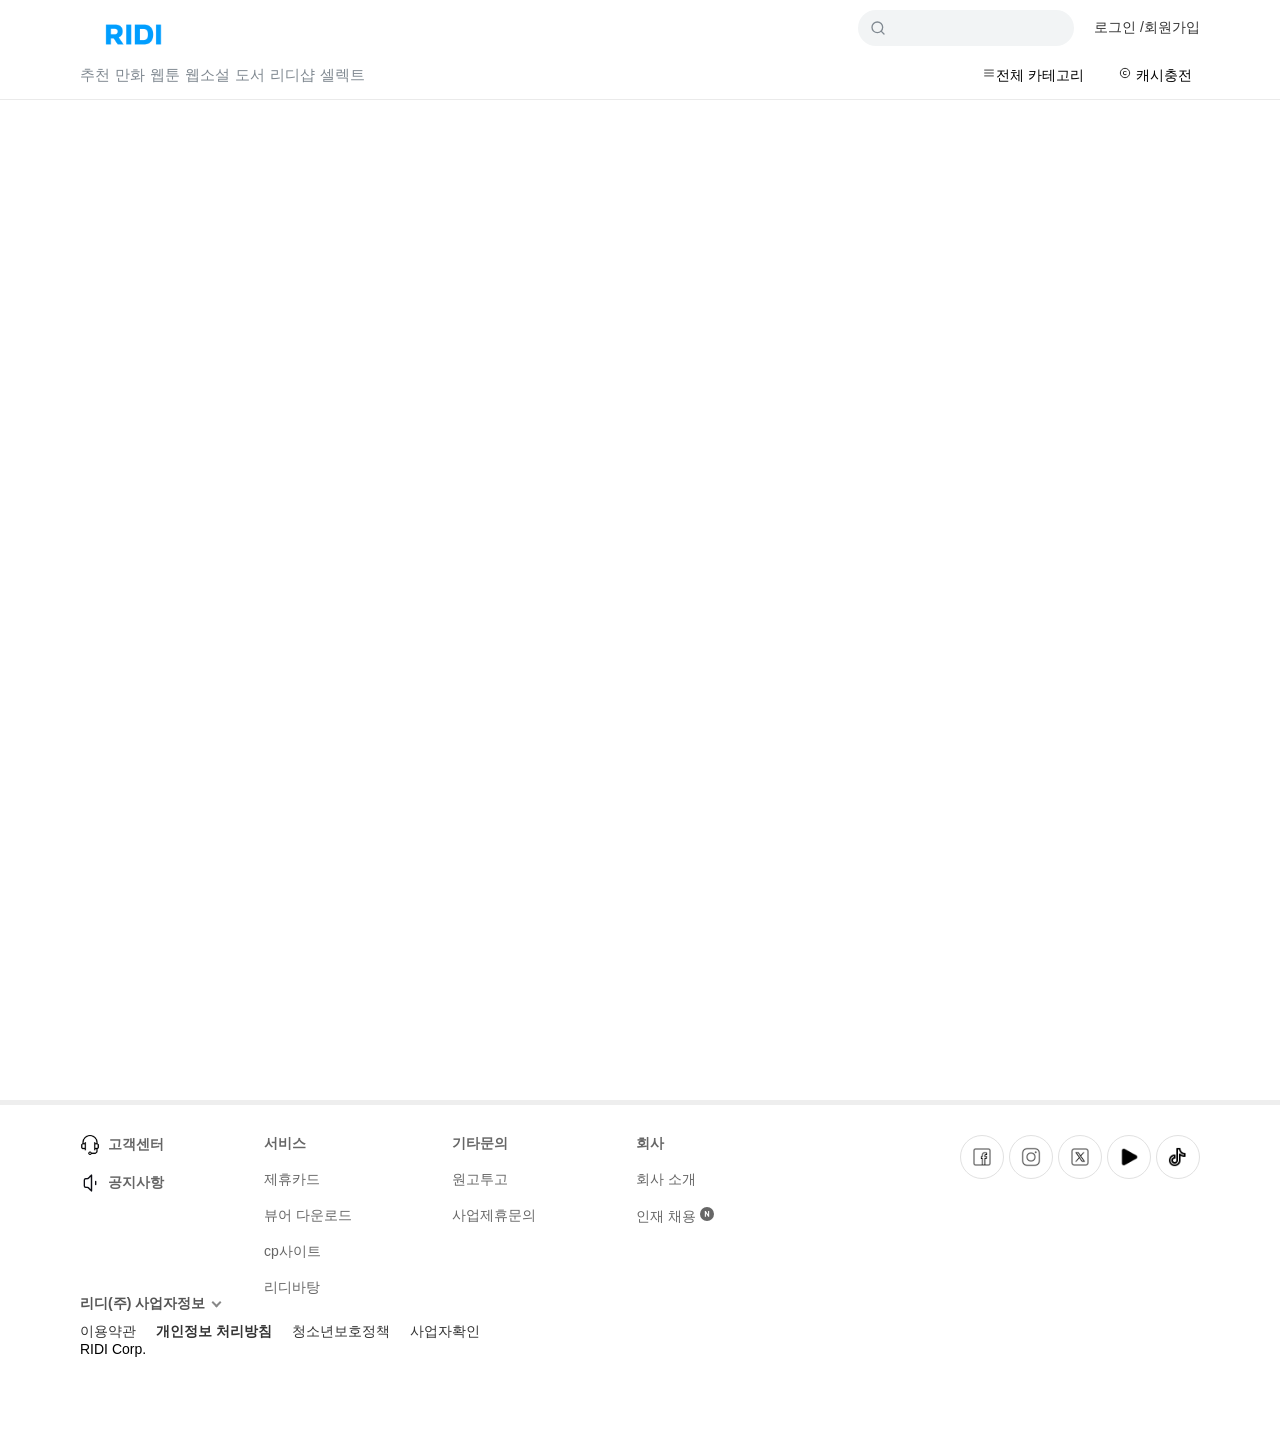
==== sub.html @ dc8106fe "26,09,03" ====
<!DOCTYPE html>
<html lang="en">

<head>
    <meta charset="UTF-8">
    <meta name="viewport" content="width=device-width, initial-scale=1.0">
    <link rel="stylesheet" href="https://cdn.jsdelivr.net/npm/swiper@14.0.1/swiper-bundle.min.css" />

    <title>redi sub</title>
    <link rel="stylesheet" href="./css/reset.css">
    <link rel="stylesheet" href="./css/common.css">
    <link rel="stylesheet" href="./css/sub.css">
</head>

<body>
    <div id="wrap">
        <header>
            <div class="container">
                <div id="header_top">
                    <div class="logo">
                        <img src="./img/로고.png" alt="log">

                    </div>
                    <div class="header-right">
                    <div class="searchbox">
                        <svg class="search-icon" viewBox="0 0 24 24" fill="none" stroke="currentColor" stroke-width="2"
                            stroke-linecap="round" stroke-linejoin="round">
                            <circle cx="11" cy="11" r="8"></circle>
                            <line x1="21" y1="21" x2="16.65" y2="16.65"></line>
                        </svg>
                        <input type="search" id="search">
                     

                        </div>
                        <div id="login">
                        <span>로그인</span>
                        <span>/회원가입</span>


                        </div>

                       

                    </div>




                </div>
                <div id="header_bottom">
                    <div class="bottomleft">
                        <nav id="top_nav">
                            <ul>
                                <li><a href="">추천</a>
                                </li>
                                <li><a href="">만화</a>
                                </li>
                                <li><a href="">웹툰</a>
                                </li>
                                <li><a href="">웹소설</a>
                                </li>
                                <li><a href="">도서</a>
                                </li>
                                <li><a href="">리디샵</a>
                                </li>
                                <li><a href="">셀렉트</a>
                                </li>
                            </ul>
                        </nav>
                    </div>
                    <div class="bottomright">
                        <span><svg xmlns="http://www.w3.org/2000/svg" width="1em" height="1em" fill="none" viewBox="0 0 24 24" class="fig-zt3wi2"><path stroke="currentColor" stroke-linecap="round" stroke-linejoin="round" stroke-width="1.3" d="M4.5 7h15M4.5 12h15M4.5 17h15"></path></svg>전체 카테고리
                            </a>
                        </span>
                        <span><svg xmlns="http://www.w3.org/2000/svg" width="1em" height="1em" fill="none" viewBox="0 0 24 24" aria-label="리디 캐시 충전" class="fig-jdb16z"><circle cx="12" cy="12" r="8" stroke="currentColor" stroke-width="1.4"></circle><path fill="currentColor" d="M9.75 12.1a2.28 2.28 0 0 1 2.292-2.267c.626 0 1.192.248 1.605.65a.65.65 0 1 0 .906-.933 3.6 3.6 0 0 0-2.511-1.017c-1.979 0-3.592 1.592-3.592 3.567s1.614 3.567 3.592 3.567c.976 0 1.862-.387 2.51-1.015a.65.65 0 1 0-.906-.933 2.3 2.3 0 0 1-1.604.648A2.28 2.28 0 0 1 9.75 12.1"></path></svg> 캐시충전</a>
                           
                        </span>
                    </div>
                </div>
            </div>
        </header>
        <main>
            <div class="container" id="main_wrap">
                <div class="main_head">
                    <div class="thumbimg">
                        <img src="" alt="">
                    </div>

                </div>
                <div class="thumbtitle">

                </div>

            </div>
            </div>

        </main>



        <footer>
        <div class="container">
            <div id="footer_top">
                <div class="left">
                    <ul>
                        <li>
                            <a href=""><img src="./img/고객센터.png" alt="">고객센터</a>
                        </li>
                        <li>
                            <a href=""><img src="./img/공지사항.png" alt=""> 공지사항</a>
                        </li>
                    </ul>
                    <ul><li style="font-weight: bold;">서비스</li>
                        <li>제휴카드</li>
                        <li>뷰어 다운로드</li>
                        <li>cp사이트</li>
                        <li>리디바탕</li>
                    </ul>
                    <ul>
                        <li style="font-weight: bold;">기타문의</li>
                        <li>원고투고</li>
                        <li>사업제휴문의</li>
                    </ul>
                    <ul>
                        <li style="font-weight: bold;">회사</li>
                        <li>회사 소개</li>
                        <li>인재 채용 <svg xmlns="http://www.w3.org/2000/svg" width="1em" height="1em" fill="none" viewBox="0 0 14 14" aria-label="NEW" class="fig-18yedlc"><circle cx="7" cy="7" r="7" fill="currentColor"></circle><path fill="#fff" d="M9.18 9.798h-.992L5.932 6.302v3.496H4.82V4.102h.992L8.068 7.59V4.102H9.18z"></path></svg></li>
                    </ul>
                </div>
                <div class="right">
                    <a href="#" class="social-icon"><img src="./img/페이스북.png" alt="페이스북"></a>
                    <a href="#" class="social-icon"><img src="./img/인스타그램.png" alt="인스타그램">
                    </a>

                    <a href="#" class="social-icon"><img src="./img/트위터.png" alt=""></a>
                    <a href="#" class="social-icon"><img src="./img/유튜브.png" alt=""></a>
                    <a href="#" class="social-icon"><img src="./img/틱톡.png" alt=""></a>
                </div>
            </div>
            <div id="footer_bottom">
                <button class="company-info-btn" id="companyBtn">
                리디(주) 사업자정보<span class="arrow"></span>
                </button>

                <div class="company-info-content" id="companyContent">
                    <p>대표자 배기식<span class="divider">ㅣ</span>사업자 등록번호 120-87-27435 <span class="divider">ㅣ</span>통신판매업 신고번호 2009-서울강남-02139   </p>
                    <p>이메일 help@ridi.com <span class="divider">ㅣ</span>대표전화 1644-0331 <span class="divder">ㅣ</span>주소 서울특별시 강남구 테헤란로 325, 어반벤치빌딩 4,10층,11층(역삼동)</p>
                </div>  
                <ul>
                    <li><a href=""><p>이용약관</p></a></li>
                    <li><a href=""><p style="font-weight: bold;">개인정보 처리방침</p></a>  </li>
                    <li><a href=""><p>청소년보호정책</p></a></li>
                    <li><a href=""><p>사업자확인</p></a></li>
                </ul>

                <p>RIDI Corp.</p>

            </div>
        </div>
    </footer>

</body>

</html>
---- css/common.css ----
@charset "utf-8";
 html
      body {
        position: relative;
        height: 100%;
      }

      body {
    
        font-family:
          Helvetica Neue,
          Helvetica,
          Arial,
          sans-serif;
        font-size: 14px;
        
        margin: 0;
        padding: 0;
      }
      
      .searchbox {
    width: 250  px;
    height: 36px;
    background-color: #f2f4f5; /* 연한 회색 */
    border-radius: 18px; /* 양쪽을 둥글게 */
    display: flex;
    align-items: center;
    padding: 0 12px;
    box-sizing: border-box;
}
.header-right {
    display: flex;
    align-items: center;
    gap: 20px; /* 검색창과 로그인 사이의 간격을 조절하세요 (원하는 대로 늘리거나 줄일 수 있습니다) */
}

/* 🚨 왕눈이가 된 돋보기 아이콘 크기 강력 고정 */
.searchbox .search-icon {
    width: 16px !important;
    height: 16px !important;
    stroke: #808991; /* 돋보기 선 색상 */
    margin-right: 8px;
    flex-shrink: 0; /* 공간이 좁아져도 찌그러지지 않게 */
}

/* 검색 입력칸(input) 기본 테두리 지우기 */
.searchbox input[type="search"] {
    border: none;
    background: transparent;
    outline: none;
    width: 100%;
    font-size: 13px;
    color: #333;
}

/* 로그인 글자 스타일 설정 */
#login {
    font-size: 14px;
    color: #333;
    font-weight: 500;
    cursor: pointer;
}
      .swiper {
        width: 100%;
        height: 100%;
      }

      .swiper-slide {
        text-align: center;
        font-size: 18px;
       
        display: flex;
        justify-content: center;
        align-items: center;
      }

      .swiper-slide img {
        display: block;
        width: 100%;
        height: 100%;
        object-fit: cover;
      }
    
.container{
    width: 1120px;
    margin: 0 auto;
}

header {
    width: 100%;
    height: 90px;
    border-bottom: 1px solid #eaeaea; 
    box-sizing: border-box
   
}

#header_top {
    height: 60%;
    margin-top: 10px;
    display: flex;
    justify-content: space-between;
    align-items: center;
}

#header_top .logo {
    width: 70px;
    height: 30px;
}
#header_top .logo img {
    width: 150%;
    height: 150%;
    object-fit: cover;
}


#header_bottom {
    height: 40%;
    display: flex;
    justify-content: space-between;
    align-items: flex-end;
    margin-top: 20px;

    box-sizing: border-box;
} 
#header_bottom .bottomleft {
    width: 285px;
    height: 30px;
    display: flex;
    justify-content: space-evenly;
}
#top_nav ul li a {
    text-decoration: none;
    color: #808991; /* 기본 메뉴들은 연한 회색 */
    font-size: 15px;
    font-weight: 500;
}

/* 🌟 3. 현재 페이지(active) 글자 강조하기 */
#top_nav ul li.active a {
    color: rgba(30,158,255,1); /* 완전 까만색으로 변경 */
    font-weight: bold; /* 글씨 굵게 */
}

#header_bottom .bottomright {
    width: 210px;
    height: 30px;
    display: flex;
    justify-content: space-between;
    margin-left: 8px;
    margin-right: 8px;
}
#top_nav ul{
    display: flex;
    justify-content: flex-start;
    gap: 5px;}
.main{
    margin: 0 30px 30px 30px;

}
.nav_list{
    display: flex;
    justify-content: left;
    align-items: center;
    gap: 28px;
    overflow-x: auto; 
    white-space: nowrap; 
}
.nav_list li a {
    display: inline-block;
    padding: 14px 2px;
   
    font-size: 15px;
    
    font-weight: 500;
   
    color: #5f666b;
    
    transition: color 0.2s ease;
    
}

.nav_list li a:hover {
    color: #303538;
    
}


.nav_list li.active a {
    color: #1f8ce6;
    
    font-weight: 700;
    
    border-bottom: 3px solid #1f8ce6;
    
    padding-bottom: 11px; }
   

.hero_slider {
    height: 414px;
    display: flex;
    justify-content: center;
    align-items: center;

    border-radius: 5px;
    

}
.hero_slider .swiper-slide{
    display: flex;
    justify-content: space-between;
    align-items: stretch;
    gap: 20px;
    
    box-sizing: border-box;
    background-color: transparent
}
.main_icons {
    display:flex ;
    justify-content: center;
    align-items: center;
    gap:5px;
}

:nth-of-type(1) .swiper-slide {
    
    display: flex; 
    justify-content: space-between; 
    gap: 20px; 
    height: 100%;
  
    align-items: center; 
    box-sizing: border-box;
}


.swiper-slide > div {
    flex: 1; 
    height: 100%; 
    border-radius: 8px; 
}



   .swiper {
        width: 100%;
        height: 100%;
      }

      .swiper-slide{
        text-align: center;
        font-size: 18px;
        display: flex;
        justify-content: center;
        align-items: center;
      }

      .swiper-slide img {
        display: block;
        width: 100%;
        height: 100%;
        object-fit: cover;
      }
        .mySwiper2 {
            width: 100%; 
            height: 350px; 
            margin: 0 auto; 
            border-radius: 20px;
            
        }

        .mySwiper2 .swiper-slide {
            display: flex;
            justify-content: center;
            align-items: center;
            font-size: 20px;
            font-weight: bold;
        }

       

footer {
    width: 100%;
    height: 350px;
   
    border-top: 5px solid #eee; 
}

#footer_top {
    padding-top: 30px;
    height: 190px;
    display: flex;
    justify-content: space-between;
}
#footer_top .left{
    width: 70%;
    height: 100%;
    display: flex;
    justify-content: flex-start;
    gap: 100px;


}
#footer_top .left ul{
    list-style: none;
    padding: 0;
    margin: 0;
}

#footer_top .left ul li {
    margin-bottom: 18px;
    font-size: 14px;
    color: #666;
    cursor: pointer;
    
}
#footer_top .left ul li a{
    display: flex;
    align-items: center;
    color: #666;
    text-decoration: none;
    font-weight: bold;
}
#footer_top .left ul li img{
    width: 20px;
    height: 20px;
    margin-right: 8px;
    object-fit: contain;

}
#footer_top .right{
    width: 35%;
    height: 100%;
     display: flex;

    justify-content: flex-end;
    gap: 5px
}
.social-icon{
    width: 44px;
    height: 44px;
    border: 1px solid #e1e1e1;
    border-radius: 50%;
    display: flex;
    justify-content: center;
    align-items: center;
    text-decoration: none;

}
.social-icon:hover {
    background-color: #f8f9fa;
}
.social-icon img {
    width: 20px; /* 내부 아이콘 크기 (필요에 따라 조절하세요) */
    height: 20px;
    object-fit: contain;}
#footer_bottom ul{
    height: calc(100% - 19px);
    display: flex;
    justify-content: left;
}

.company-info-btn{
    background: none;
    border: none;
    font-size: 14px;
    font-weight: bold;
    color: #555;
    cursor: pointer;
    padding: 0;
    display: flex;
    align-items: center;
    margin-bottom: 10px;

}

.company-info-btn .arrow{
    display: inline-block;
    width: 7px;
    height: 7px;
    border-right: 2px solid #888;
    border-bottom: 2px solid #888;
    transform: rotate(45deg);
    margin-left: 8px;
    margin-bottom: 4px;
    transition: transform 0.3s ease;
}
.company-info-btn.open .arrow {
    transform: rotate(-135deg);
    margin-bottom: -2px;
}

/* --- 숨겨진 사업자 정보 내용 --- */
.company-info-content {
    display: none; /* 🚨 말씀하신 대로 여기서 숨겨줍니다! */
    font-size: 13px;
    color: #777;
    line-height: 1.8;
    margin-bottom: 20px;
}

/* 자바스크립트가 .show 클래스를 붙여주면 화면에 나타남 */
.company-info-content.show {
    display: block; 
}

/* 텍스트 사이의 세로선(|) 색상 연하게 */
.company-info-content .divider {
    color: #ddd;
    margin: 0 4px;
}

/* 기존 하단 링크 가로 정렬 (깨짐 방지) */
.footer-links {
    display: flex;
    gap: 15px;
    margin-bottom: 10px;
    color: #555;
    font-size: 13px;
}
.copyright {
    color: #999;
    font-size: 13px;
}
#footer_bottom ul{
    display: flex;
    gap: 20px;
    list-style: none;

}
---- css/sub.css ----
@charset "utf-8";

#main_wrap{
    display: flex;
    height: 1000px;
    width: 1120px;
}

#wrap #mainWrap #main_head .thum_img {
  width: 220px;
  height: 344px;
  float: left;
}
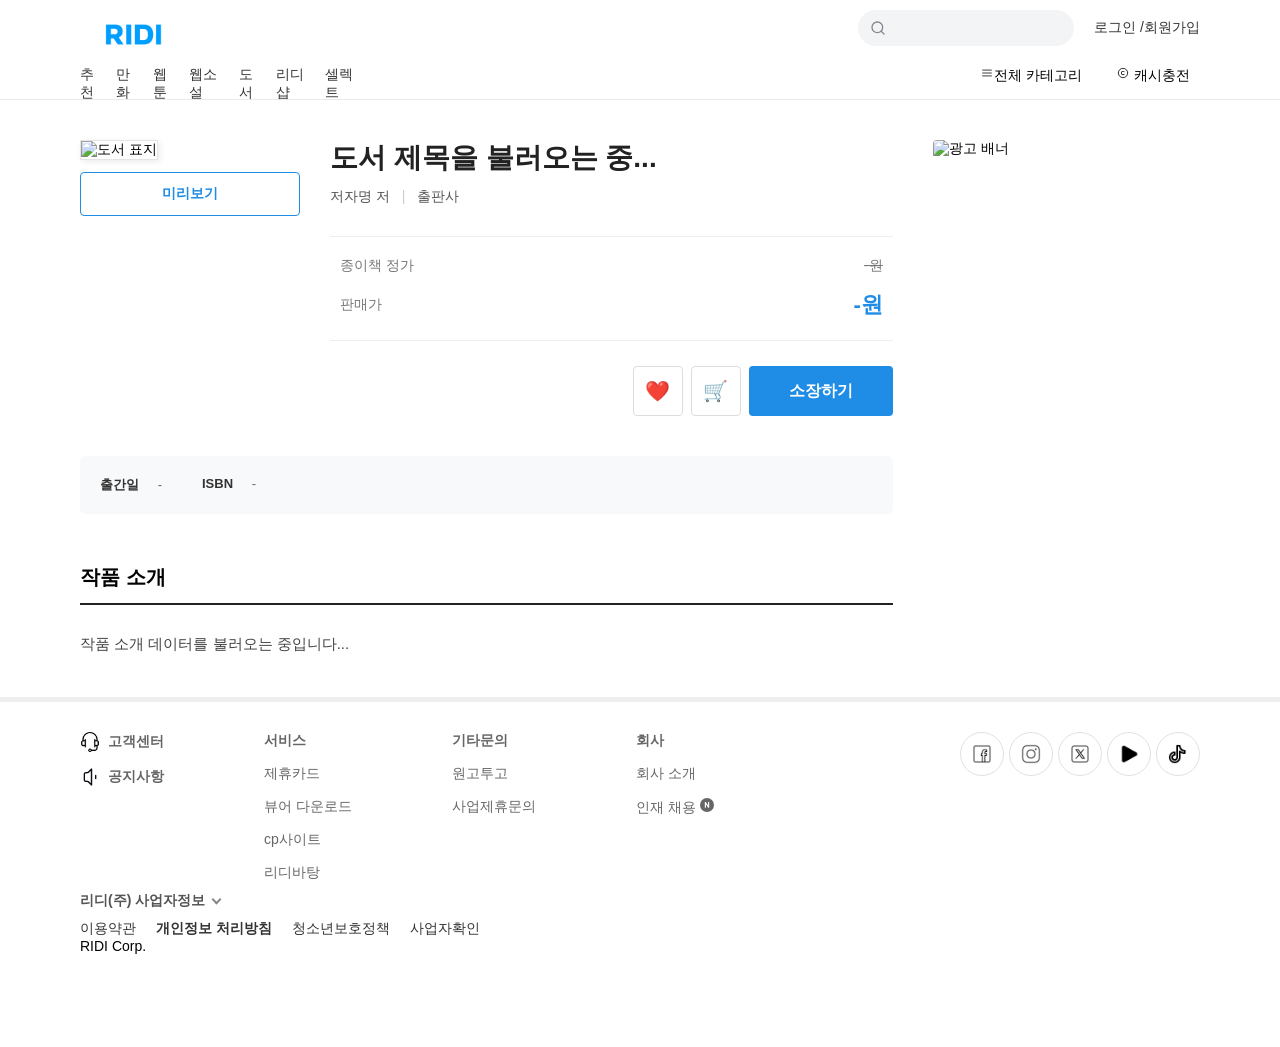
==== commit efd98bb6: "26.09.07" ====
--- a/sub.html
+++ b/sub.html
@@ -80,21 +80,80 @@
             </div>
         </header>
         <main>
-            <div class="container" id="main_wrap">
-                <div class="main_head">
-                    <div class="thumbimg">
-                        <img src="" alt="">
-                    </div>
-
-                </div>
-                <div class="thumbtitle">
-
-                </div>
-
-            </div>
-            </div>
-
-        </main>
+          <div class="container sub-layout">
+        <!-- 좌측: 도서 상세 영역 -->
+        <section class="book-detail-wrapper">
+            
+            <!-- 상단: 표지 및 기본 정보 -->
+            <div class="book-top">
+                <!-- 1. 표지 이미지 영역 -->
+                <div class="book-cover-box">
+                    <img id="bookThumbnail" src="https://via.placeholder.com/220x320?text=Loading..." alt="도서 표지">
+                    <button class="btn-preview">미리보기</button>
+                </div>
+
+                <!-- 2. 도서 텍스트 정보 영역 -->
+                <div class="book-info-box">
+                    <h2 class="book-title" id="bookTitle">도서 제목을 불러오는 중...</h2>
+                    
+                    <div class="author-pub">
+                        <span id="bookAuthors">저자명</span> 저 
+                        <span class="divider">|</span> 
+                        <span id="bookPublisher">출판사</span>
+                    </div>
+
+                    <!-- 가격 박스 -->
+                    <div class="price-box">
+                        <div class="price-row line-through">
+                            <span class="label">종이책 정가</span>
+                            <span class="val" id="bookPrice">-원</span>
+                        </div>
+                        <div class="price-row total">
+                            <span class="label">판매가</span>
+                            <span class="val"><strong class="highlight" id="bookSalePrice">-원</strong></span>
+                        </div>
+                    </div>
+
+                    <!-- 구매 버튼 -->
+                    <div class="action-buttons">
+                        <button class="btn-icon">❤️</button>
+                        <button class="btn-icon">🛒</button>
+                        <button class="btn-buy">소장하기</button>
+                    </div>
+                </div>
+            </div>
+
+            <!-- 중단: 도서 메타 정보 (회색 박스) -->
+            <div class="book-meta-info">
+                <div class="meta-item">
+                    <span class="label">출간일</span>
+                    <span class="val" id="bookDatetime">-</span>
+                </div>
+                <div class="meta-item">
+                    <span class="label">ISBN</span>
+                    <span class="val" id="bookIsbn">-</span>
+                </div>
+            </div>
+
+            <!-- 하단: 작품 소개 -->
+            <div class="book-description">
+                <h3>작품 소개</h3>
+                <p class="desc-text" id="bookContents">
+                    작품 소개 데이터를 불러오는 중입니다...
+                </p>
+            </div>
+            
+        </section>
+
+        <!-- 우측: 사이드바 영역 -->
+        <aside class="sidebar">
+            <!-- 배너 영역 (고정 이미지 사용 권장) -->
+            <div class="ad-banner">
+                <img src="https://via.placeholder.com/250x300/f4f4f4/666666?text=배너+영역" alt="광고 배너">
+            </div>
+        </aside>
+    </div>
+</main>
 
 
 
--- a/css/common.css
+++ b/css/common.css
@@ -128,6 +128,7 @@
     display: flex;
     justify-content: space-evenly;
 }
+}
 #top_nav ul li a {
     text-decoration: none;
     color: #808991; /* 기본 메뉴들은 연한 회색 */
@@ -146,13 +147,13 @@
     height: 30px;
     display: flex;
     justify-content: space-between;
-    margin-left: 8px;
-    margin-right: 8px;
+    margin-left: 10px;
+    margin-right: 10px;
 }
 #top_nav ul{
     display: flex;
     justify-content: flex-start;
-    gap: 5px;}
+    gap: 10px;}
 .main{
     margin: 0 30px 30px 30px;
 
@@ -307,7 +308,7 @@
 }
 
 #footer_top .left ul li {
-    margin-bottom: 18px;
+    margin-bottom: 15px;
     font-size: 14px;
     color: #666;
     cursor: pointer;
@@ -412,7 +413,7 @@
 /* 기존 하단 링크 가로 정렬 (깨짐 방지) */
 .footer-links {
     display: flex;
-    gap: 15px;
+    gap: 13px;
     margin-bottom: 10px;
     color: #555;
     font-size: 13px;
--- a/css/sub.css
+++ b/css/sub.css
@@ -1,13 +1,140 @@
 @charset "utf-8";
+.sub-layout {
+    display: flex;
+    justify-content: space-between;
+    gap: 40px;
+    padding: 40px 0;
+}
+.book-detail-wrapper { width: 73%; }
+.sidebar { width: 24%; }
 
-#main_wrap{
+/* 상단 도서 정보 묶음 */
+.book-top {
     display: flex;
-    height: 1000px;
-    width: 1120px;
+    gap: 30px;
+    margin-bottom: 40px;
 }
 
-#wrap #mainWrap #main_head .thum_img {
-  width: 220px;
-  height: 344px;
-  float: left;
-}+/* 표지 영역 */
+.book-cover-box { width: 220px; flex-shrink: 0; }
+.book-cover-box img {
+    width: 100%;
+    border: 1px solid #e5e5e5;
+    box-shadow: 2px 2px 6px rgba(0,0,0,0.08);
+}
+.btn-preview {
+    width: 100%;
+    margin-top: 12px;
+    padding: 12px 0;
+    background-color: #fff;
+    border: 1px solid #1f8ce6;
+    color: #1f8ce6;
+    font-size: 14px;
+    font-weight: bold;
+    border-radius: 4px;
+    cursor: pointer;
+}
+
+/* 텍스트 정보 영역 */
+.book-info-box { flex: 1; }
+.book-title {
+    font-size: 28px;
+    font-weight: 800;
+    color: #222;
+    line-height: 1.3;
+    margin-bottom: 12px;
+}
+.author-pub {
+    font-size: 14px;
+    color: #555;
+    margin-bottom: 30px;
+}
+.author-pub .divider { margin: 0 8px; color: #ccc; }
+
+/* 가격 박스 */
+.price-box {
+    border-top: 1px solid #eee;
+    border-bottom: 1px solid #eee;
+    padding: 20px 10px;
+    margin-bottom: 25px;
+}
+.price-row {
+    display: flex;
+    justify-content: space-between;
+    margin-bottom: 10px;
+    font-size: 14px;
+    color: #777;
+}
+.price-row.line-through .val {
+    text-decoration: line-through; /* 정가 취소선 */
+}
+.price-row.total {
+    margin-bottom: 0;
+    margin-top: 15px;
+    align-items: center;
+}
+.price-row.total .highlight {
+    font-size: 22px;
+    color: #1f8ce6;
+    font-weight: bold;
+}
+
+/* 버튼 액션 영역 */
+.action-buttons {
+    display: flex;
+    justify-content: flex-end;
+    gap: 8px;
+}
+.btn-icon {
+    width: 50px;
+    height: 50px;
+    background: #fff;
+    border: 1px solid #ddd;
+    border-radius: 4px;
+    font-size: 20px;
+    cursor: pointer;
+}
+.btn-buy {
+    padding: 0 40px;
+    background: #1f8ce6;
+    color: #fff;
+    border: none;
+    border-radius: 4px;
+    font-size: 16px;
+    font-weight: bold;
+    cursor: pointer;
+}
+
+/* 중단 메타 정보 박스 */
+.book-meta-info {
+    display: flex;
+    gap: 40px;
+    background-color: #f8f9fa;
+    padding: 20px;
+    border-radius: 6px;
+    margin-bottom: 50px;
+    font-size: 13px;
+}
+.meta-item .label {
+    font-weight: bold;
+    color: #333;
+    margin-right: 15px;
+}
+.meta-item .val { color: #666; }
+
+/* 작품 소개 */
+.book-description h3 {
+    font-size: 20px;
+    font-weight: bold;
+    border-bottom: 2px solid #222;
+    padding-bottom: 12px;
+    margin-bottom: 25px;
+}
+.desc-text {
+    font-size: 15px;
+    line-height: 1.8;
+    color: #444;
+}
+
+/* 우측 사이드바 */
+.sidebar .ad-banner img { width: 100%; border-radius: 4px; }
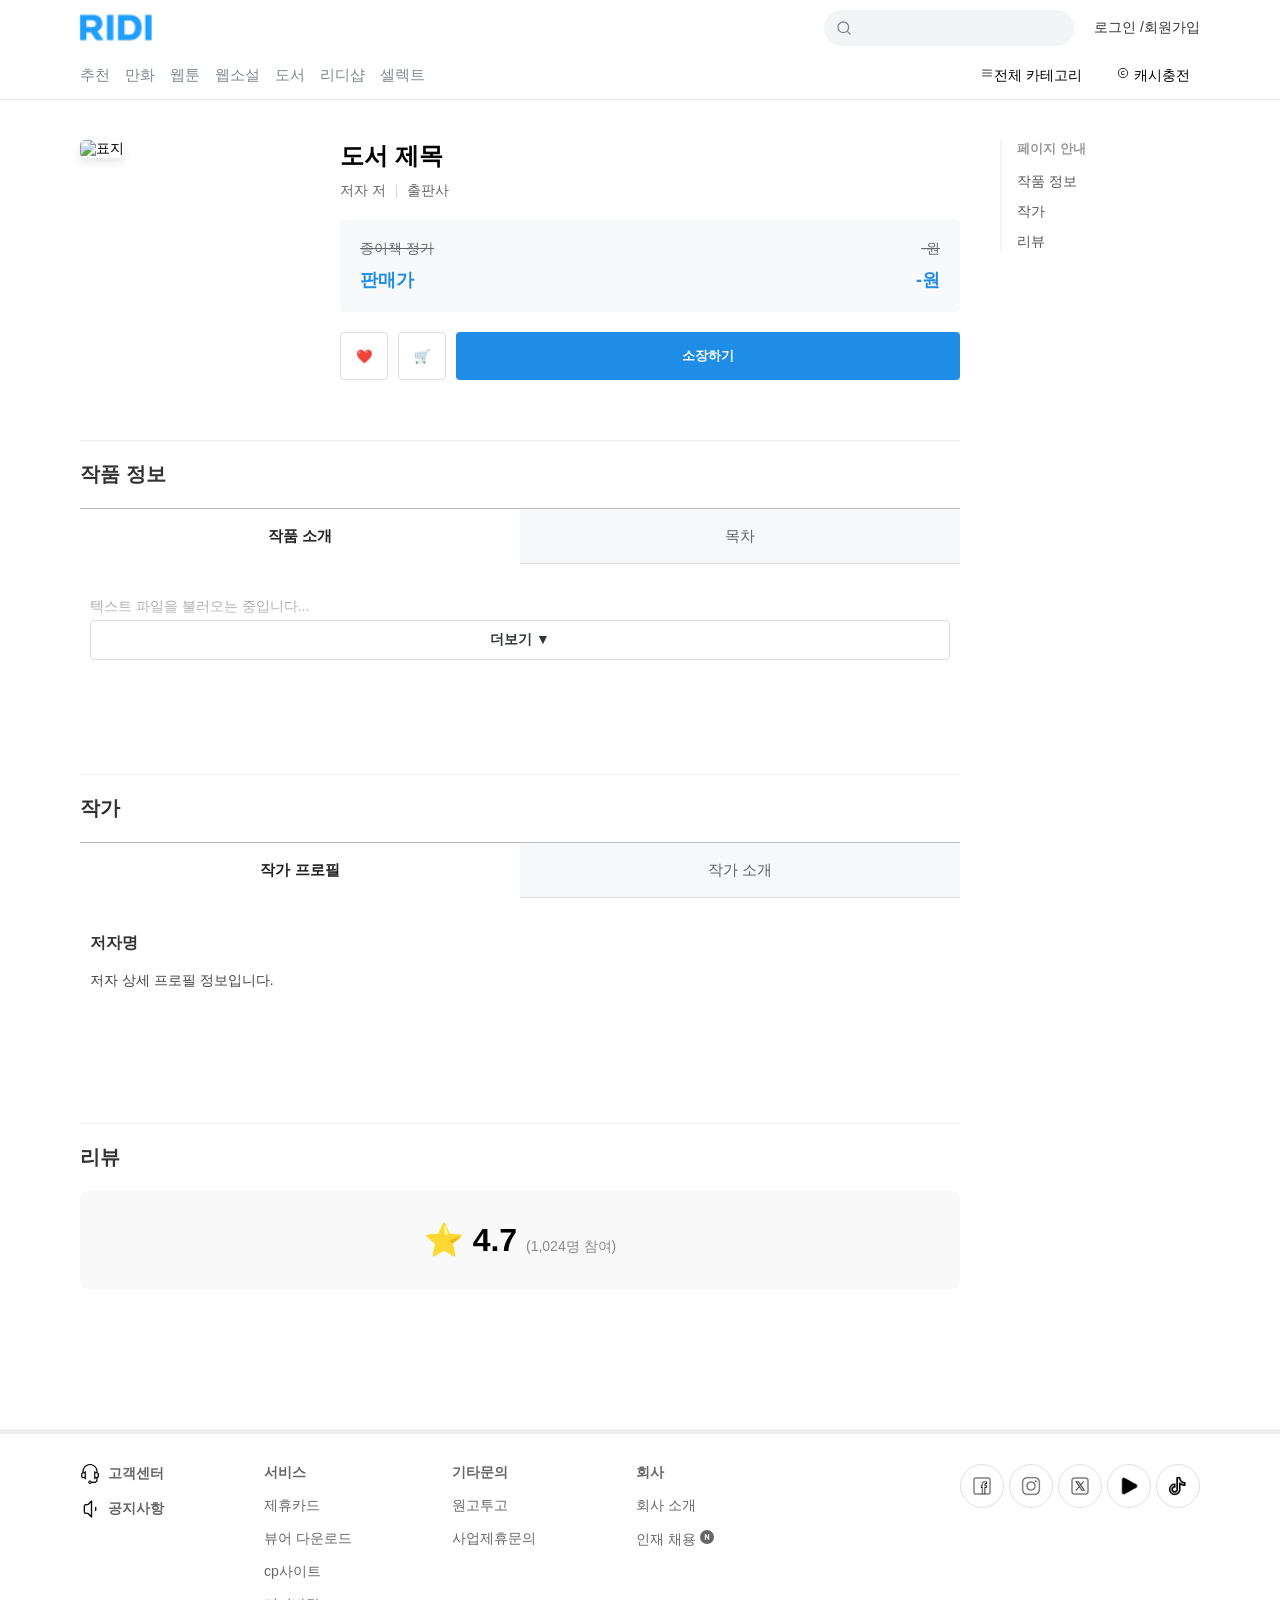
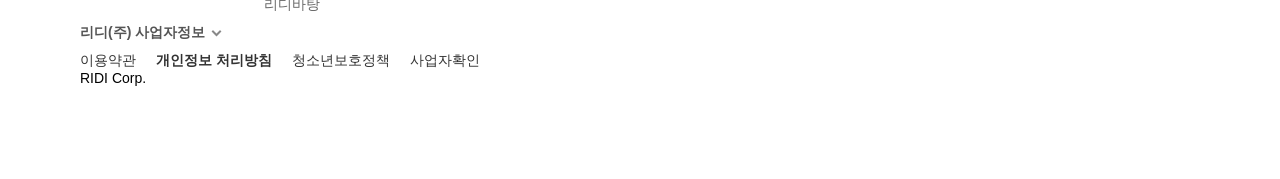
==== commit e2201feb: "26.09.09" ====
--- a/sub.html
+++ b/sub.html
@@ -19,205 +19,196 @@
                 <div id="header_top">
                     <div class="logo">
                         <img src="./img/로고.png" alt="log">
-
                     </div>
                     <div class="header-right">
-                    <div class="searchbox">
-                        <svg class="search-icon" viewBox="0 0 24 24" fill="none" stroke="currentColor" stroke-width="2"
-                            stroke-linecap="round" stroke-linejoin="round">
-                            <circle cx="11" cy="11" r="8"></circle>
-                            <line x1="21" y1="21" x2="16.65" y2="16.65"></line>
-                        </svg>
-                        <input type="search" id="search">
-                     
-
+                        <div class="searchbox">
+                            <svg class="search-icon" viewBox="0 0 24 24" fill="none" stroke="currentColor" stroke-width="2"
+                                stroke-linecap="round" stroke-linejoin="round">
+                                <circle cx="11" cy="11" r="8"></circle>
+                                <line x1="21" y1="21" x2="16.65" y2="16.65"></line>
+                            </svg>
+                            <input type="search" id="search">
                         </div>
                         <div id="login">
-                        <span>로그인</span>
-                        <span>/회원가입</span>
-
-
+                            <span>로그인</span>
+                            <span>/회원가입</span>
                         </div>
-
-                       
-
-                    </div>
-
-
-
-
+                    </div>
                 </div>
                 <div id="header_bottom">
                     <div class="bottomleft">
                         <nav id="top_nav">
                             <ul>
-                                <li><a href="">추천</a>
-                                </li>
-                                <li><a href="">만화</a>
-                                </li>
-                                <li><a href="">웹툰</a>
-                                </li>
-                                <li><a href="">웹소설</a>
-                                </li>
-                                <li><a href="">도서</a>
-                                </li>
-                                <li><a href="">리디샵</a>
-                                </li>
-                                <li><a href="">셀렉트</a>
-                                </li>
+                                <li><a href="">추천</a></li>
+                                <li><a href="">만화</a></li>
+                                <li><a href="">웹툰</a></li>
+                                <li><a href="">웹소설</a></li>
+                                <li><a href="">도서</a></li>
+                                <li><a href="">리디샵</a></li>
+                                <li><a href="">셀렉트</a></li>
                             </ul>
                         </nav>
                     </div>
                     <div class="bottomright">
                         <span><svg xmlns="http://www.w3.org/2000/svg" width="1em" height="1em" fill="none" viewBox="0 0 24 24" class="fig-zt3wi2"><path stroke="currentColor" stroke-linecap="round" stroke-linejoin="round" stroke-width="1.3" d="M4.5 7h15M4.5 12h15M4.5 17h15"></path></svg>전체 카테고리
-                            </a>
                         </span>
-                        <span><svg xmlns="http://www.w3.org/2000/svg" width="1em" height="1em" fill="none" viewBox="0 0 24 24" aria-label="리디 캐시 충전" class="fig-jdb16z"><circle cx="12" cy="12" r="8" stroke="currentColor" stroke-width="1.4"></circle><path fill="currentColor" d="M9.75 12.1a2.28 2.28 0 0 1 2.292-2.267c.626 0 1.192.248 1.605.65a.65.65 0 1 0 .906-.933 3.6 3.6 0 0 0-2.511-1.017c-1.979 0-3.592 1.592-3.592 3.567s1.614 3.567 3.592 3.567c.976 0 1.862-.387 2.51-1.015a.65.65 0 1 0-.906-.933 2.3 2.3 0 0 1-1.604.648A2.28 2.28 0 0 1 9.75 12.1"></path></svg> 캐시충전</a>
-                           
+                        <span><svg xmlns="http://www.w3.org/2000/svg" width="1em" height="1em" fill="none" viewBox="0 0 24 24" aria-label="리디 캐시 충전" class="fig-jdb16z"><circle cx="12" cy="12" r="8" stroke="currentColor" stroke-width="1.4"></circle><path fill="currentColor" d="M9.75 12.1a2.28 2.28 0 0 1 2.292-2.267c.626 0 1.192.248 1.605.65a.65.65 0 1 0 .906-.933 3.6 3.6 0 0 0-2.511-1.017c-1.979 0-3.592 1.592-3.592 3.567s1.614 3.567 3.592 3.567c.976 0 1.862-.387 2.51-1.015a.65.65 0 1 0-.906-.933 2.3 2.3 0 0 1-1.604.648A2.28 2.28 0 0 1 9.75 12.1"></path></svg> 캐시충전
                         </span>
                     </div>
                 </div>
             </div>
         </header>
+        
         <main>
-          <div class="container sub-layout">
-        <!-- 좌측: 도서 상세 영역 -->
-        <section class="book-detail-wrapper">
-            
-            <!-- 상단: 표지 및 기본 정보 -->
-            <div class="book-top">
-                <!-- 1. 표지 이미지 영역 -->
-                <div class="book-cover-box">
-                    <img id="bookThumbnail" src="https://via.placeholder.com/220x320?text=Loading..." alt="도서 표지">
-                    <button class="btn-preview">미리보기</button>
-                </div>
-
-                <!-- 2. 도서 텍스트 정보 영역 -->
-                <div class="book-info-box">
-                    <h2 class="book-title" id="bookTitle">도서 제목을 불러오는 중...</h2>
-                    
-                    <div class="author-pub">
-                        <span id="bookAuthors">저자명</span> 저 
-                        <span class="divider">|</span> 
-                        <span id="bookPublisher">출판사</span>
-                    </div>
-
-                    <!-- 가격 박스 -->
-                    <div class="price-box">
-                        <div class="price-row line-through">
-                            <span class="label">종이책 정가</span>
-                            <span class="val" id="bookPrice">-원</span>
-                        </div>
-                        <div class="price-row total">
-                            <span class="label">판매가</span>
-                            <span class="val"><strong class="highlight" id="bookSalePrice">-원</strong></span>
-                        </div>
-                    </div>
-
-                    <!-- 구매 버튼 -->
-                    <div class="action-buttons">
-                        <button class="btn-icon">❤️</button>
-                        <button class="btn-icon">🛒</button>
-                        <button class="btn-buy">소장하기</button>
-                    </div>
-                </div>
+            <div class="container detail-layout">
+                <!-- 📌 좌측: 메인 콘텐츠 영역 -->
+               <div class="content-area">
+                   <!-- 1. 도서 상단 프로필 -->
+                   <section class="book-profile" id="ajax-book-profile">
+                       <div class="cover-area">
+                           <img id="bookThumbnail" src="" alt="표지">
+                       </div>
+                       <div class="info-area">
+                           <h2 id="bookTitle">도서 제목</h2>
+                           <div class="book-meta">
+                               <span id="bookAuthors">저자</span> 저 <span class="divider-bar">|</span> <span id="bookPublisher">출판사</span>
+                           </div>
+                           <div class="price-box">
+                               <div class="original-price">
+                                   <span>종이책 정가</span><span id="bookPrice">-원</span>
+                               </div>
+                               <div class="sale-price">
+                                   <span>판매가</span><span id="bookSalePrice">-원</span>
+                               </div>
+                           </div>
+                           <div class="btn-box">
+                               <button class="btn-icon">❤️</button>
+                               <button class="btn-icon">🛒</button>
+                               <button class="btn-primary">소장하기</button>
+                           </div>
+                       </div>
+                   </section>
+
+                   <!-- 2. 작품 정보 (더보기 버튼 포함) -->
+                   <section class="detail-section" id="ajax-book-desc">
+                       <h3 class="section-title">작품 정보</h3>
+                       <ul class="tab-menu">
+                           <li class="active" data-tab="tab-intro">작품 소개</li>
+                           <li data-tab="tab-index">목차</li>
+                       </ul>
+                       <div class="tab-content active" id="tab-intro">
+                           <div class="intro-wrapper" id="intro-wrapper">
+                               <p class="desc-text" id="txt-intro">텍스트 파일을 불러오는 중입니다...</p>
+                               <div class="intro-gradient" id="intro-gradient">
+                                   <button class="btn-more" id="btn-more">더보기 ▼</button>
+                               </div>
+                           </div>
+                       </div>
+                       <div class="tab-content" id="tab-index">
+                           <p class="desc-text" id="txt-index">텍스트 파일을 불러오는 중입니다...</p>
+                       </div>
+                   </section>
+
+                   <!-- 3. 작가 정보 (작가 탭 포함) -->
+                   <section class="detail-section" id="ajax-author-desc">
+                       <h3 class="section-title">작가</h3>
+                       <ul class="tab-menu">
+                           <li class="active" data-tab="author-profile">작가 프로필</li>
+                           <li data-tab="author-intro">작가 소개</li>
+                       </ul>
+                       <div class="tab-content active" id="author-profile">
+                           <h4 id="authorNameTitle">저자명</h4>
+                           <p class="desc-text">저자 상세 프로필 정보입니다.</p>
+                       </div>
+                       <div class="tab-content" id="author-intro">
+                           <p class="desc-text">저자 소개 정보가 없습니다.</p>
+                       </div>
+                   </section>
+
+                   <!-- 4. 리뷰 영역 -->
+                   <section class="detail-section" id="ajax-review">
+                       <h3 class="section-title">리뷰</h3>
+                       <div class="review-score-box">
+                           ⭐ 4.7 <span class="review-count">(1,024명 참여)</span>
+                       </div>
+                   </section>
+               </div>
+               
+               <!-- 📌 우측: 퀵 내비게이션 (사이드바) -->
+               <aside class="sidebar-area">
+                   <div class="sticky-nav">
+                       <h4>페이지 안내</h4>
+                       <ul>
+                           <li><a href="">작품 정보</a></li>
+                           <li><a href="">작가</a></li>
+                           <li><a href="">리뷰</a></li>
+                       </ul>
+                   </div>
+               </aside>
             </div>
-
-            <!-- 중단: 도서 메타 정보 (회색 박스) -->
-            <div class="book-meta-info">
-                <div class="meta-item">
-                    <span class="label">출간일</span>
-                    <span class="val" id="bookDatetime">-</span>
-                </div>
-                <div class="meta-item">
-                    <span class="label">ISBN</span>
-                    <span class="val" id="bookIsbn">-</span>
+        </main>
+
+        <footer>
+            <div class="container">
+                <div id="footer_top">
+                    <div class="left">
+                        <ul>
+                            <li>
+                                <a href=""><img src="./img/고객센터.png" alt="">고객센터</a>
+                            </li>
+                            <li>
+                                <a href=""><img src="./img/공지사항.png" alt=""> 공지사항</a>
+                            </li>
+                        </ul>
+                        <ul>
+                            <li class="fw-bold">서비스</li>
+                            <li>제휴카드</li>
+                            <li>뷰어 다운로드</li>
+                            <li>cp사이트</li>
+                            <li>리디바탕</li>
+                        </ul>
+                        <ul>
+                            <li class="fw-bold">기타문의</li>
+                            <li>원고투고</li>
+                            <li>사업제휴문의</li>
+                        </ul>
+                        <ul>
+                            <li class="fw-bold">회사</li>
+                            <li>회사 소개</li>
+                            <li>인재 채용 <svg xmlns="http://www.w3.org/2000/svg" width="1em" height="1em" fill="none" viewBox="0 0 14 14" aria-label="NEW" class="fig-18yedlc"><circle cx="7" cy="7" r="7" fill="currentColor"></circle><path fill="#fff" d="M9.18 9.798h-.992L5.932 6.302v3.496H4.82V4.102h.992L8.068 7.59V4.102H9.18z"></path></svg></li>
+                        </ul>
+                    </div>
+                    <div class="right">
+                        <a href="#" class="social-icon"><img src="./img/페이스북.png" alt="페이스북"></a>
+                        <a href="#" class="social-icon"><img src="./img/인스타그램.png" alt="인스타그램"></a>
+                        <a href="#" class="social-icon"><img src="./img/트위터.png" alt=""></a>
+                        <a href="#" class="social-icon"><img src="./img/유튜브.png" alt=""></a>
+                        <a href="#" class="social-icon"><img src="./img/틱톡.png" alt=""></a>
+                    </div>
+                </div>
+                <div id="footer_bottom">
+                    <button class="company-info-btn" id="companyBtn">
+                    리디(주) 사업자정보<span class="arrow"></span>
+                    </button>
+
+                    <div class="company-info-content" id="companyContent">
+                        <p>대표자 배기식<span class="divider">ㅣ</span>사업자 등록번호 120-87-27435 <span class="divider">ㅣ</span>통신판매업 신고번호 2009-서울강남-02139   </p>
+                        <p>이메일 help@ridi.com <span class="divider">ㅣ</span>대표전화 1644-0331 <span class="divder">ㅣ</span>주소 서울특별시 강남구 테헤란로 325, 어반벤치빌딩 4,10층,11층(역삼동)</p>
+                    </div>  
+                    <ul>
+                        <li><a href=""><p>이용약관</p></a></li>
+                        <li><a href=""><p class="fw-bold">개인정보 처리방침</p></a>  </li>
+                        <li><a href=""><p>청소년보호정책</p></a></li>
+                        <li><a href=""><p>사업자확인</p></a></li>
+                    </ul>
+
+                    <p>RIDI Corp.</p>
                 </div>
             </div>
-
-            <!-- 하단: 작품 소개 -->
-            <div class="book-description">
-                <h3>작품 소개</h3>
-                <p class="desc-text" id="bookContents">
-                    작품 소개 데이터를 불러오는 중입니다...
-                </p>
-            </div>
-            
-        </section>
-
-        <!-- 우측: 사이드바 영역 -->
-        <aside class="sidebar">
-            <!-- 배너 영역 (고정 이미지 사용 권장) -->
-            <div class="ad-banner">
-                <img src="https://via.placeholder.com/250x300/f4f4f4/666666?text=배너+영역" alt="광고 배너">
-            </div>
-        </aside>
+        </footer>
     </div>
-</main>
-
-
-
-        <footer>
-        <div class="container">
-            <div id="footer_top">
-                <div class="left">
-                    <ul>
-                        <li>
-                            <a href=""><img src="./img/고객센터.png" alt="">고객센터</a>
-                        </li>
-                        <li>
-                            <a href=""><img src="./img/공지사항.png" alt=""> 공지사항</a>
-                        </li>
-                    </ul>
-                    <ul><li style="font-weight: bold;">서비스</li>
-                        <li>제휴카드</li>
-                        <li>뷰어 다운로드</li>
-                        <li>cp사이트</li>
-                        <li>리디바탕</li>
-                    </ul>
-                    <ul>
-                        <li style="font-weight: bold;">기타문의</li>
-                        <li>원고투고</li>
-                        <li>사업제휴문의</li>
-                    </ul>
-                    <ul>
-                        <li style="font-weight: bold;">회사</li>
-                        <li>회사 소개</li>
-                        <li>인재 채용 <svg xmlns="http://www.w3.org/2000/svg" width="1em" height="1em" fill="none" viewBox="0 0 14 14" aria-label="NEW" class="fig-18yedlc"><circle cx="7" cy="7" r="7" fill="currentColor"></circle><path fill="#fff" d="M9.18 9.798h-.992L5.932 6.302v3.496H4.82V4.102h.992L8.068 7.59V4.102H9.18z"></path></svg></li>
-                    </ul>
-                </div>
-                <div class="right">
-                    <a href="#" class="social-icon"><img src="./img/페이스북.png" alt="페이스북"></a>
-                    <a href="#" class="social-icon"><img src="./img/인스타그램.png" alt="인스타그램">
-                    </a>
-
-                    <a href="#" class="social-icon"><img src="./img/트위터.png" alt=""></a>
-                    <a href="#" class="social-icon"><img src="./img/유튜브.png" alt=""></a>
-                    <a href="#" class="social-icon"><img src="./img/틱톡.png" alt=""></a>
-                </div>
-            </div>
-            <div id="footer_bottom">
-                <button class="company-info-btn" id="companyBtn">
-                리디(주) 사업자정보<span class="arrow"></span>
-                </button>
-
-                <div class="company-info-content" id="companyContent">
-                    <p>대표자 배기식<span class="divider">ㅣ</span>사업자 등록번호 120-87-27435 <span class="divider">ㅣ</span>통신판매업 신고번호 2009-서울강남-02139   </p>
-                    <p>이메일 help@ridi.com <span class="divider">ㅣ</span>대표전화 1644-0331 <span class="divder">ㅣ</span>주소 서울특별시 강남구 테헤란로 325, 어반벤치빌딩 4,10층,11층(역삼동)</p>
-                </div>  
-                <ul>
-                    <li><a href=""><p>이용약관</p></a></li>
-                    <li><a href=""><p style="font-weight: bold;">개인정보 처리방침</p></a>  </li>
-                    <li><a href=""><p>청소년보호정책</p></a></li>
-                    <li><a href=""><p>사업자확인</p></a></li>
-                </ul>
-
-                <p>RIDI Corp.</p>
-
-            </div>
-        </div>
-    </footer>
-
+    
+    <script src="./js/sub.js"></script>
 </body>
 
 </html>
--- a/css/common.css
+++ b/css/common.css
@@ -19,7 +19,7 @@
       }
       
       .searchbox {
-    width: 250  px;
+    width: 250px;
     height: 36px;
     background-color: #f2f4f5; /* 연한 회색 */
     border-radius: 18px; /* 양쪽을 둥글게 */
@@ -103,13 +103,16 @@
 }
 
 #header_top .logo {
-    width: 70px;
-    height: 30px;
+    
+    height: 30px; 
+    display: flex;
+    align-items: center;
+    margin-left: -5px;
 }
 #header_top .logo img {
-    width: 150%;
-    height: 150%;
-    object-fit: cover;
+    width: auto;
+    height: 100%;
+    object-fit: contain;
 }
 
 
@@ -123,17 +126,18 @@
     box-sizing: border-box;
 } 
 #header_bottom .bottomleft {
-    width: 285px;
+    width: auto; /* 기존 285px 등 고정 너비 완벽 해제 */
     height: 30px;
     display: flex;
-    justify-content: space-evenly;
-}
+    justify-content: flex-start;
 }
 #top_nav ul li a {
     text-decoration: none;
     color: #808991; /* 기본 메뉴들은 연한 회색 */
     font-size: 15px;
     font-weight: 500;
+    white-space: nowrap;
+    
 }
 
 /* 🌟 3. 현재 페이지(active) 글자 강조하기 */
@@ -150,10 +154,14 @@
     margin-left: 10px;
     margin-right: 10px;
 }
-#top_nav ul{
+#top_nav ul {
     display: flex;
     justify-content: flex-start;
-    gap: 10px;}
+    gap: 15px; /* 메뉴 사이 간격 */
+    padding-left: 0 !important; /* 브라우저 기본 여백 강제 삭제 */
+    margin: 0 !important;
+    list-style: none; /* 불필요한 목록 기호 공간 삭제 */
+}
 .main{
     margin: 0 30px 30px 30px;
 
@@ -423,6 +431,7 @@
     font-size: 13px;
 }
 #footer_bottom ul{
+
     display: flex;
     gap: 20px;
     list-style: none;
--- a/css/sub.css
+++ b/css/sub.css
@@ -1,140 +1,389 @@
 @charset "utf-8";
-.sub-layout {
-    display: flex;
-    justify-content: space-between;
-    gap: 40px;
-    padding: 40px 0;
-}
-.book-detail-wrapper { width: 73%; }
-.sidebar { width: 24%; }
-
-/* 상단 도서 정보 묶음 */
-.book-top {
-    display: flex;
-    gap: 30px;
-    margin-bottom: 40px;
-}
-
-/* 표지 영역 */
-.book-cover-box { width: 220px; flex-shrink: 0; }
-.book-cover-box img {
+/* =========================================
+   상세페이지 레이아웃 (Layout)
+========================================= */
+/* =========================================
+   상세페이지 (sub.html) 도서 프로필 영역 스타일
+   ========================================= */
+
+/* 표지 이미지 */
+#bookThumbnail {
     width: 100%;
-    border: 1px solid #e5e5e5;
-    box-shadow: 2px 2px 6px rgba(0,0,0,0.08);
-}
-.btn-preview {
-    width: 100%;
-    margin-top: 12px;
-    padding: 12px 0;
-    background-color: #fff;
-    border: 1px solid #1f8ce6;
-    color: #1f8ce6;
-    font-size: 14px;
-    font-weight: bold;
-    border-radius: 4px;
-    cursor: pointer;
-}
-
-/* 텍스트 정보 영역 */
-.book-info-box { flex: 1; }
-.book-title {
-    font-size: 28px;
-    font-weight: 800;
-    color: #222;
-    line-height: 1.3;
-    margin-bottom: 12px;
-}
-.author-pub {
-    font-size: 14px;
-    color: #555;
-    margin-bottom: 30px;
-}
-.author-pub .divider { margin: 0 8px; color: #ccc; }
-
-/* 가격 박스 */
+    border-radius: 5px;
+    box-shadow: 0 4px 8px rgba(0,0,0,0.1);
+}
+
+/* 도서 제목 */
+#bookTitle {
+    font-size: 24px;
+    font-weight: bold;
+    margin-bottom: 10px;
+}
+
+/* 저자 및 출판사 정보 영역 */
+.book-meta {
+    font-size: 14px;
+    color: #666;
+    margin-bottom: 20px;
+}
+
+/* 저자/출판사 사이의 구분선(|) */
+.divider-bar {
+    color: #ddd;
+    margin: 0 5px;
+}
+
+/* 가격 정보 박스 */
 .price-box {
-    border-top: 1px solid #eee;
-    border-bottom: 1px solid #eee;
-    padding: 20px 10px;
-    margin-bottom: 25px;
-}
-.price-row {
+    background: #f8f9fa;
+    padding: 20px;
+    border-radius: 5px;
+    margin-bottom: 20px;
+}
+
+/* 종이책 정가 */
+.original-price {
     display: flex;
     justify-content: space-between;
     margin-bottom: 10px;
-    font-size: 14px;
-    color: #777;
-}
-.price-row.line-through .val {
-    text-decoration: line-through; /* 정가 취소선 */
-}
-.price-row.total {
-    margin-bottom: 0;
-    margin-top: 15px;
+    color: #666;
+    text-decoration: line-through;
+}
+
+/* 판매가 */
+.sale-price {
+    display: flex;
+    justify-content: space-between;
+    font-size: 18px;
+    font-weight: bold;
+    color: #1f8ce6;
+}
+
+/* 버튼 박스 레이아웃 */
+.btn-box {
+    display: flex;
+    gap: 10px;
+    margin-top: auto;
+}
+
+/* 찜(하트), 장바구니 아이콘 버튼 */
+.btn-icon {
+    width: 48px;
+    height: 48px;
+    border: 1px solid #ddd;
+    background: #fff;
+    border-radius: 4px;
+    cursor: pointer;
+}
+
+/* 소장하기(파란색 메인) 버튼 */
+.btn-primary {
+    flex: 1;
+    height: 48px;
+    border: none;
+    background: #1f8ce6;
+    color: white;
+    font-weight: bold;
+    border-radius: 4px;
+    cursor: pointer;
+}
+
+/* 작가명 타이틀 */
+#authorNameTitle {
+    font-size: 16px;
+    font-weight: bold;
+    margin-bottom: 10px;
+    color: #333;
+}
+
+/* 리뷰 별점 박스 */
+.review-score-box {
+    font-size: 32px;
+    font-weight: bold;
+    text-align: center;
+    padding: 30px;
+    background: #f9f9f9;
+    border-radius: 8px;
+}
+
+/* 리뷰 참여 인원 수 */
+.review-count {
+    font-size: 14px;
+    font-weight: normal;
+    color: #888;
+}
+
+/* 푸터 등에서 사용하는 공통 굵은 글씨 */
+.fw-bold {
+    font-weight: bold;
+}
+.detail-layout {
+    display: flex;
+    gap: 40px;
+    margin-top: 40px;
+    margin-bottom: 80px;
+}
+
+.content-area {
+    flex: 1; /* 남은 공간을 모두 차지 (좌측 메인 영역) */
+    min-width: 0;
+}
+
+.sidebar-area {
+    width: 200px; /* 우측 사이드바 고정 너비 */
+    flex-shrink: 0;
+}
+
+/* =========================================
+   섹션별 스타일
+========================================= */
+/* 1. 도서 상단 프로필 */
+.book-profile {
+    display: flex;
+    gap: 40px;
+    margin-bottom: 60px;
+}
+.book-profile .cover-area {
+    width: 220px;
+    flex-shrink: 0;
+}
+.book-profile .info-area {
+    flex: 1;
+    display: flex;
+    flex-direction: column;
+}
+.btn-box {
+    display: flex;
+    gap: 10px;
+    margin-top: auto; /* 버튼들을 항상 맨 아래로 밀어냄 */
+}
+
+/* 2. 공통 섹션 스타일 (작품정보, 작가, 리뷰 등) */
+.detail-section {
+    margin-bottom: 60px;
+    padding-top: 20px;
+    border-top: 1px solid #eee;
+}
+.section-title {
+    font-size: 20px;
+    font-weight: bold;
+    color: #333;
+    margin-bottom: 20px;
+}
+
+/* 3. 연관 도서 그리드 */
+.related-grid {
+    display: grid;
+    grid-template-columns: repeat(4, 1fr); /* 한 줄에 4개씩 */
+    gap: 20px;
+}
+
+/* 4. 우측 따라다니는 사이드바 (Sticky) */
+.sticky-nav {
+    position: sticky;
+    top: 40px; /* 화면 최상단에서 40px 여백을 두고 따라다님 */
+    border-left: 2px solid #f2f4f5;
+    padding-left: 15px;
+}
+.sticky-nav h4 {
+    font-size: 13px;
+    color: #999;
+    margin-bottom: 15px;
+}
+.sticky-nav ul li {
+    margin-bottom: 12px;
+}
+.sticky-nav ul li a {
+    color: #555;
+    font-size: 14px;
+    text-decoration: none;
+}
+.sticky-nav ul li a:hover {
+    color: #1f8ce6;
+    font-weight: bold;
+}
+
+
+
+@keyframes pulse {
+    0% { opacity: 1; }
+    50% { opacity: 0.4; }
+    100% { opacity: 1; }
+}
+.book-description {
+    margin-top: 40px;
+}
+
+.tab-menu {
+    display: grid;
+    grid-template-columns: repeat(2, 1fr); /
+    border-top: 1px solid #bbb;
+    list-style: none;
+    padding: 0;
+    margin: 20px 0 0 0;
+}
+
+.tab-menu li {
+    height: 55px;
+    display: flex;
+    justify-content: center;
     align-items: center;
-}
-.price-row.total .highlight {
-    font-size: 22px;
-    color: #1f8ce6;
-    font-weight: bold;
-}
-
-/* 버튼 액션 영역 */
-.action-buttons {
-    display: flex;
-    justify-content: flex-end;
-    gap: 8px;
-}
-.btn-icon {
-    width: 50px;
-    height: 50px;
-    background: #fff;
-    border: 1px solid #ddd;
+    color: #596168;
+    font-size: 15px;
+    border-bottom: 1px solid #ddd;
+    background: #f7f8f9;
+    cursor: pointer;
+    box-sizing: border-box;
+}
+
+.tab-menu li.active {
+    border-bottom-color: transparent; 
+    color: #222;
+    background: #fff;
+    font-weight: 700;
+}
+
+.tab-content {
+    min-height: 200px;
+    padding: 30px 10px;
+    color: #444;
+    font-size: 14px;
+    line-height: 1.85;
+    box-sizing: border-box;
+    display: none; /* 기본적으로 모두 숨김 */
+}
+
+.tab-content.active {
+    display: block; /* 활성화된 탭만 보임 */
+}
+
+.tab-menu {
+    display: grid;
+    grid-template-columns: repeat(2, 1fr); /* 50:50 분할 */
+    border-top: 1px solid #bbb;
+    list-style: none;
+    padding: 0;
+    margin: 20px 0 0 0;
+}
+
+.tab-menu li {
+    height: 55px;
+    display: flex;
+    justify-content: center;
+    align-items: center;
+    color: #596168;
+    background: #f7f8f9;
+    font-size: 15px;
+    border-bottom: 1px solid #ddd;
+    cursor: pointer;
+    box-sizing: border-box;
+}
+
+/* 활성화된 탭 디자인 */
+.tab-menu li.active {
+    color: #222;
+    background: #fff;
+    font-weight: 700;
+    border-bottom-color: transparent; 
+}
+
+.tab-content {
+    display: none; /* 기본 숨김 */
+    min-height: 200px;
+    padding: 30px 10px;
+    line-height: 1.85;
+    color: #444;
+    font-size: 14px;
+}
+
+.tab-content.active {
+    display: block; /* 활성화 시 보임 */
+}
+
+/* 텍스트 파일 줄바꿈 유지 */
+.desc-text {
+    white-space: pre-wrap;
+}
+
+.tab-menu {
+    display: grid;
+    grid-template-columns: repeat(2, 1fr);
+    border-top: 1px solid #bbb;
+    list-style: none;
+    padding: 0;
+    margin: 20px 0 0 0;
+}
+
+.tab-menu li {
+    height: 55px;
+    display: flex;
+    justify-content: center;
+    align-items: center;
+    color: #596168;
+    background: #f7f8f9;
+    font-size: 15px;
+    border-bottom: 1px solid #ddd;
+    cursor: pointer;
+    box-sizing: border-box;
+    transition: all 0.2s ease;
+}
+
+.tab-menu li.active {
+    color: #222;
+    background: #fff;
+    font-weight: 700;
+    border-bottom-color: transparent;
+}
+
+.tab-content {
+    display: none;
+    min-height: 150px;
+    padding: 30px 10px;
+    line-height: 1.85;
+    color: #444;
+    font-size: 14px;
+}
+
+.tab-content.active {
+    display: block;
+}
+
+.desc-text {
+    white-space: pre-wrap;
+    padding-bottom: 40px; /* 버튼을 위한 하단 여백 */
+}
+
+
+.intro-wrapper {
+    max-height: 250px; /* 초기 높이 제한 */
+    overflow: hidden;
+    position: relative;
+    transition: max-height 0.3s ease;
+}
+
+.intro-gradient {
+    position: absolute;
+    bottom: 0;
+    left: 0;
+    width: 100%;
+    height: 100px;
+    background: linear-gradient(to bottom, rgba(255,255,255,0), rgba(255,255,255,1) 80%);
+    display: flex;
+    align-items: flex-end;
+}
+
+.btn-more {
+    width: 100%;
+    height: 40px;
+    background: #fff;
+    border: 1px solid #d8dde3;
     border-radius: 4px;
-    font-size: 20px;
-    cursor: pointer;
-}
-.btn-buy {
-    padding: 0 40px;
-    background: #1f8ce6;
-    color: #fff;
-    border: none;
-    border-radius: 4px;
-    font-size: 16px;
-    font-weight: bold;
-    cursor: pointer;
-}
-
-/* 중단 메타 정보 박스 */
-.book-meta-info {
-    display: flex;
-    gap: 40px;
-    background-color: #f8f9fa;
-    padding: 20px;
-    border-radius: 6px;
-    margin-bottom: 50px;
-    font-size: 13px;
-}
-.meta-item .label {
-    font-weight: bold;
-    color: #333;
-    margin-right: 15px;
-}
-.meta-item .val { color: #666; }
-
-/* 작품 소개 */
-.book-description h3 {
-    font-size: 20px;
-    font-weight: bold;
-    border-bottom: 2px solid #222;
-    padding-bottom: 12px;
-    margin-bottom: 25px;
-}
-.desc-text {
-    font-size: 15px;
-    line-height: 1.8;
-    color: #444;
-}
-
-/* 우측 사이드바 */
-.sidebar .ad-banner img { width: 100%; border-radius: 4px; }+    color: #303538;
+    font-size: 14px;
+    font-weight: 600;
+    cursor: pointer;
+}
+
+.btn-more:hover {
+    background: #f7f8f9;
+}
